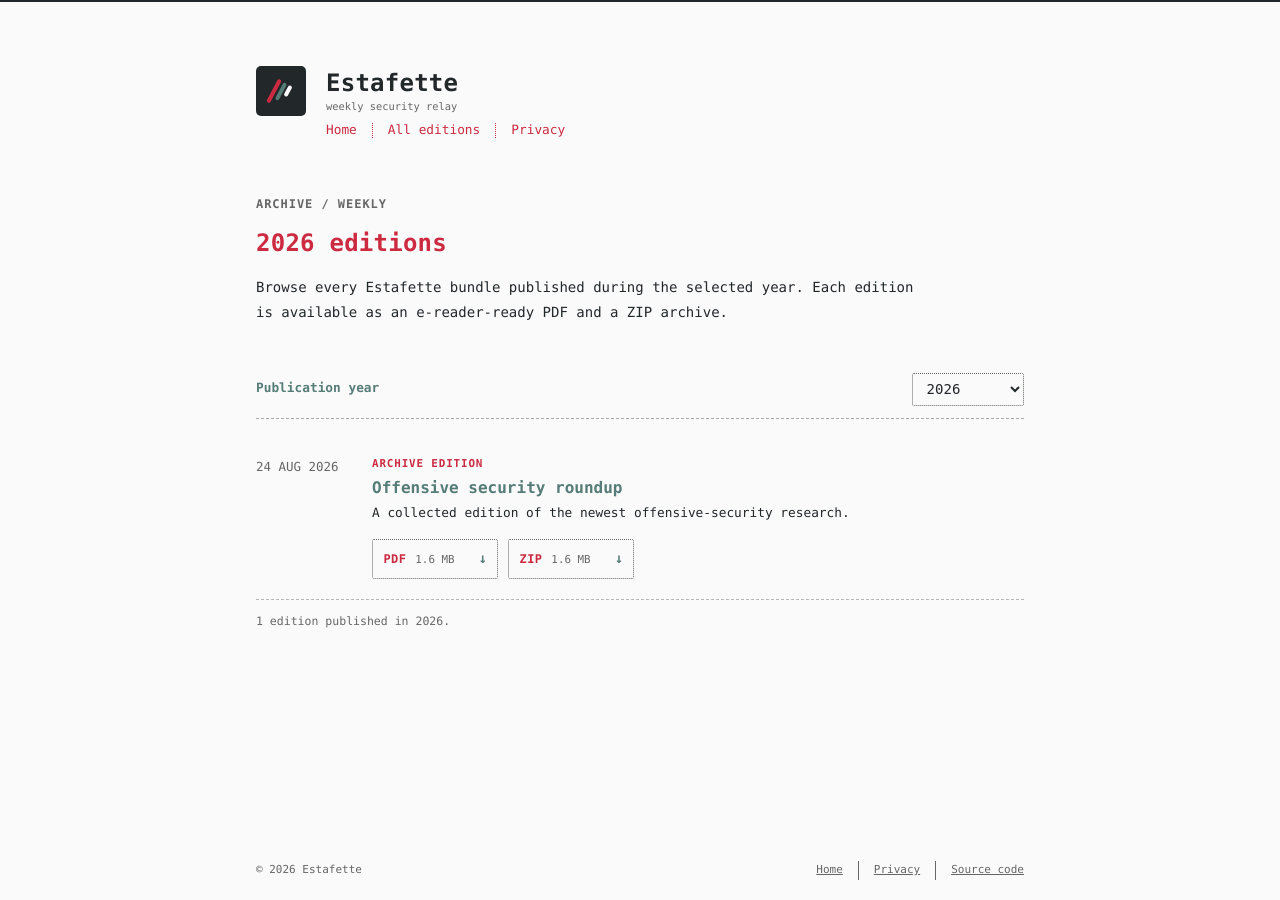
==== site/editions.html @ bb45125d "feat: add yearly editions archive" ====
<!doctype html>
<html lang="en">
  <head>
    <meta charset="utf-8">
    <meta name="viewport" content="width=device-width, initial-scale=1">
    <meta name="description" content="Browse every Estafette security-reading edition published this year.">
    <title>All editions — Estafette</title>
    <link rel="icon" href="favicon.svg" type="image/svg+xml">
    <link rel="stylesheet" href="styles.css">
    <script src="config.js" defer></script>
    <script src="app.js" defer></script>
  </head>
  <body>
    <header class="site-header">
      <div class="frame header-inner">
        <a class="brand" href="./" aria-label="Estafette home">
          <span class="brand-mark" aria-hidden="true"><i></i><i></i><i></i></span>
          <span class="brand-copy">
            <strong>Estafette</strong>
            <small>weekly security relay</small>
          </span>
        </a>
        <nav class="site-nav" aria-label="Main navigation">
          <a href="./">Home</a>
          <a href="editions.html" aria-current="page">All editions</a>
          <a href="privacy.html">Privacy</a>
        </nav>
      </div>
    </header>

    <main class="archive-main frame">
      <header class="archive-intro">
        <p class="section-number">Archive / Weekly</p>
        <h1 id="archive-title">All editions</h1>
        <p>
          Browse every Estafette bundle published during the selected year.
          Each edition is available as an e-reader-ready PDF and a ZIP archive.
        </p>
      </header>

      <div class="archive-toolbar">
        <label for="edition-year">Publication year</label>
        <select id="edition-year" aria-controls="edition-list">
          <option value="2026">2026</option>
        </select>
      </div>

      <div id="edition-list" class="edition-list archive-edition-list">
        <article class="edition-card" data-edition="offensive-2026-08-24" data-year="2026">
          <time class="edition-date" datetime="2026-08-24">
            <strong>24</strong>
            <span>AUG 2026</span>
          </time>
          <div class="edition-copy">
            <p class="edition-label">Archive edition</p>
            <h3>Offensive security roundup</h3>
            <p>A collected edition of the newest offensive-security research.</p>
          </div>
          <div class="download-list" aria-label="Edition downloads">
            <a
              href="downloads/OFFENSIVE_24_08_2026.pdf"
              download
              data-download-name="OFFENSIVE_24_08_2026.pdf"
            >
              <span><strong>PDF</strong><small>1.6 MB</small></span>
              <b aria-hidden="true">↓</b>
            </a>
            <a
              href="downloads/ESTAFETTE_24_08_2026.zip"
              download
              data-download-name="ESTAFETTE_24_08_2026.zip"
            >
              <span><strong>ZIP</strong><small>1.6 MB</small></span>
              <b aria-hidden="true">↓</b>
            </a>
          </div>
        </article>
      </div>
      <p id="edition-status" class="edition-status" aria-live="polite">
        Loading the edition archive&hellip;
      </p>
    </main>

    <footer class="site-footer">
      <div class="frame footer-inner">
        <p>&copy; <span id="year">2026</span> Estafette</p>
        <nav aria-label="Footer navigation">
          <a href="./">Home</a>
          <a href="privacy.html">Privacy</a>
          <a href="https://github.com/SneakyOttersec/Estafette">Source code</a>
        </nav>
      </div>
    </footer>
  </body>
</html>
---- site/styles.css ----
@font-face {
  font-family: "JetBrains Mono";
  font-style: normal;
  font-weight: 400 800;
  font-display: swap;
  src: url("https://sneakyottersec.github.io/lib/JetBrainsMono/web/woff2/JetBrainsMono-Regular.woff2") format("woff2");
}

:root {
  --background: #fafafa;
  --foreground: #22272a;
  --accent: #cc2a41;
  --secondary: #567c77;
  --muted: #666;
  --faint: #e1e1e1;
}

*,
*::before,
*::after {
  box-sizing: border-box;
}

html {
  min-height: 100%;
  border-top: 2px solid var(--foreground);
  background: var(--background);
  scroll-behavior: smooth;
  -webkit-text-size-adjust: 100%;
}

body {
  display: flex;
  min-width: 280px;
  min-height: calc(100vh - 2px);
  margin: 0;
  flex-direction: column;
  overflow-x: hidden;
  background: var(--background);
  color: var(--foreground);
  font: 400 14px/1.725 "JetBrains Mono", monospace;
  text-rendering: geometricPrecision;
  -webkit-font-smoothing: antialiased;
}

main {
  flex: 1;
}

.frame {
  width: min(100% - 4rem, 48rem);
  margin-inline: auto;
}

a {
  color: var(--foreground);
  text-decoration: none;
  background-image: linear-gradient(
    transparent,
    transparent 5px,
    var(--foreground) 5px,
    var(--foreground)
  );
  background-position: bottom;
  background-size: 100% 6px;
  background-repeat: repeat-x;
}

a:hover,
a:focus-visible {
  background-image: linear-gradient(
    transparent,
    transparent 4px,
    rgb(86 124 119 / 40%) 4px,
    rgb(86 124 119 / 40%)
  );
}

a:focus-visible {
  outline: 2px dashed var(--accent);
  outline-offset: 4px;
}

[hidden] {
  display: none !important;
}

code {
  padding: 0 5px;
  border: 1px dotted var(--muted);
  border-radius: 2px;
  background: transparent;
  font: inherit;
  hyphens: manual;
}

.site-header {
  padding-top: 4rem;
}

.header-inner {
  display: block;
}

.brand {
  display: flex;
  min-height: 50px;
  align-items: center;
  background: none;
}

.brand:hover,
.brand:focus-visible {
  background: none;
}

.brand-mark {
  display: flex;
  flex: 0 0 50px;
  width: 50px;
  height: 50px;
  margin-right: 20px;
  align-items: center;
  justify-content: center;
  gap: 3px;
  border-radius: 5px;
  background: var(--foreground);
}

.brand-mark i {
  display: block;
  width: 4px;
  height: 26px;
  border-radius: 999px;
  background: var(--accent);
  transform: rotate(28deg);
}

.brand-mark i:nth-child(2) {
  height: 19px;
  background: var(--secondary);
}

.brand-mark i:nth-child(3) {
  height: 12px;
  background: var(--background);
}

.brand-copy {
  display: grid;
  line-height: 1;
}

.brand-copy strong {
  color: var(--foreground);
  font-size: 1.5rem;
  line-height: 2rem;
  letter-spacing: 0.01em;
}

.brand-copy small {
  color: var(--muted);
  font-size: 0.65rem;
  line-height: 1rem;
}

.site-nav {
  display: flex;
  margin: 0.45rem 0 0 70px;
  align-items: center;
  flex-wrap: wrap;
  color: var(--accent);
  font-size: 0.8rem;
  line-height: 15px;
}

.site-nav a {
  margin-right: 15px;
  padding-right: 15px;
  border-right: 1px dotted var(--accent);
  color: var(--accent);
  background: none;
}

.site-nav a:last-child {
  margin-right: 0;
  padding-right: 0;
  border-right: 0;
}

.site-nav a:hover,
.site-nav a:focus-visible {
  background-image: linear-gradient(
    transparent,
    transparent 5px,
    var(--accent) 5px,
    var(--accent)
  );
}

.hero {
  display: block;
  padding: 3.5rem 0 0;
}

.hero > * {
  min-width: 0;
}

.kicker,
.panel-label,
.section-number,
.edition-label {
  margin: 0 0 0.75rem;
  color: var(--secondary);
  font-size: 0.75rem;
  font-weight: 700;
  letter-spacing: 0.08em;
  text-transform: uppercase;
}

.kicker span {
  margin-right: 0.55rem;
  color: var(--accent);
}

.hero h1 {
  max-width: 40rem;
  margin: 0 0 1rem;
  color: var(--accent);
  font-size: clamp(1.65rem, 5vw, 2.25rem);
  line-height: 1.3;
  letter-spacing: -0.025em;
}

.hero h1 em {
  font-family: inherit;
  font-style: normal;
}

.lede {
  max-width: 45rem;
  margin: 0 0 1.2rem;
  font-size: 1rem;
}

.text-link {
  color: var(--secondary);
  font-weight: 700;
}

.dashboard {
  display: grid;
  grid-template-columns: repeat(2, minmax(0, 1fr));
  gap: 2rem;
  align-items: stretch;
  margin-top: 3rem;
}

.drive-card {
  position: relative;
  display: flex;
  margin: 0;
  padding: 1.5rem;
  flex-direction: column;
  border: 1px dotted var(--muted);
  border-radius: 2px;
  background: transparent;
  box-shadow: none;
  color: var(--foreground);
}

.drive-card::before {
  position: absolute;
  top: -0.72rem;
  right: 1rem;
  padding: 0 0.5rem;
  background: var(--background);
  color: var(--muted);
  content: "GOOGLE DRIVE";
  font-size: 0.68rem;
  letter-spacing: 0.08em;
}

.panel-label {
  color: var(--accent);
}

.drive-card h2 {
  margin: 0 0 0.8rem;
  color: rgb(86 124 119 / 90%);
  font-size: 1.25rem;
  line-height: 1.4;
}

.drive-card > p:not(.panel-label):not(.connection-note) {
  margin-bottom: 1.25rem;
  color: var(--foreground);
}

.drive-action {
  display: flex;
  min-height: 4.75rem;
  margin-top: auto;
  padding: 1rem 1.25rem;
  align-items: center;
  justify-content: space-between;
  gap: 1rem;
  border: 1px solid var(--accent);
  border-radius: 2px;
  background: var(--accent);
  color: var(--background);
  font-size: 1rem;
  font-weight: 700;
  text-decoration: none;
  transition: background 120ms ease, color 120ms ease;
}

.drive-action:hover,
.drive-action:focus-visible {
  background: var(--background);
  color: var(--accent);
  background-image: none;
}

.drive-action strong {
  font-size: 1.55rem;
  line-height: 1;
}

.drive-action[aria-disabled="true"],
a[aria-disabled="true"] {
  cursor: not-allowed;
  opacity: 0.55;
}

.connection-note {
  margin: 0.75rem 0 0;
  color: var(--muted);
  font-size: 0.75rem;
  overflow-wrap: anywhere;
}

.connection-note.status {
  padding-left: 0.8rem;
  border-left: 2px solid var(--secondary);
  color: var(--secondary);
}

.connection-note.status.error {
  border-color: var(--accent);
  color: var(--accent);
}

.editions-section,
.process-section {
  padding: 0;
  background: transparent;
}

.process-section {
  margin-top: 4rem;
}

.latest-panel .section-heading > p {
  font-size: 0.8rem;
}

.latest-panel .edition-card {
  grid-template-columns: 70px minmax(0, 1fr);
}

.latest-panel .download-list {
  grid-column: 1 / -1;
}

.latest-panel .download-list a {
  flex: 1 1 7rem;
}

.section-heading {
  display: block;
  margin-bottom: 1rem;
}

.section-heading h2 {
  margin: 0;
  color: var(--accent);
  font-size: 1.5rem;
  line-height: 1.4;
  letter-spacing: 0.01em;
}

.section-number,
.edition-label {
  color: var(--muted);
}

.section-heading > p {
  max-width: none;
  margin: 0.5rem 0 0;
  color: var(--foreground);
}

.edition-list {
  display: grid;
  gap: 0;
  border-top: 1px dashed rgb(102 102 102 / 55%);
}

.edition-card {
  display: grid;
  grid-template-columns: 100px minmax(0, 1fr);
  gap: 0 1rem;
  align-items: start;
  padding: 1.25rem 0;
  border: 0;
  border-bottom: 1px dashed rgb(102 102 102 / 45%);
  border-radius: 0;
  background: transparent;
}

.edition-date {
  display: block;
  min-height: 0;
  padding: 0;
  border-radius: 0;
  background: none;
  color: var(--muted);
}

.edition-date strong,
.edition-date span {
  display: inline;
  color: var(--muted);
  font-size: 0.78rem;
  font-weight: 400;
  letter-spacing: 0;
  line-height: inherit;
}

.edition-date strong::after {
  display: inline;
  content: " ";
}

.edition-copy h3 {
  margin: 0;
  color: var(--secondary);
  font-size: 1rem;
  line-height: 1.45;
  text-decoration: none;
}

.edition-copy > p:last-child {
  margin: 0.25rem 0 0;
  color: var(--foreground);
  font-size: 0.8rem;
}

.edition-label {
  margin-bottom: 0.15rem;
  color: var(--accent);
  font-size: 0.68rem;
}

.download-list {
  display: flex;
  grid-column: 2;
  flex-wrap: wrap;
  gap: 0.6rem;
  margin-top: 0.9rem;
}

.download-list a {
  display: inline-flex;
  min-height: 2.5rem;
  padding: 0.4rem 0.65rem;
  align-items: center;
  justify-content: space-between;
  gap: 1.5rem;
  border: 1px dotted var(--muted);
  border-radius: 2px;
  background: transparent;
  background-image: none;
}

.download-list a:hover,
.download-list a:focus-visible {
  border-color: var(--secondary);
  background: rgb(86 124 119 / 8%);
}

.download-list a span {
  display: flex;
  align-items: baseline;
  gap: 0.55rem;
}

.download-list strong {
  color: var(--accent);
  font-size: 0.75rem;
  letter-spacing: 0.04em;
}

.download-list small {
  color: var(--muted);
  font-size: 0.68rem;
}

.download-list b {
  color: var(--secondary);
}

.edition-status {
  margin: 0.75rem 0 0;
  color: var(--muted);
  font-size: 0.72rem;
}

.all-editions-link {
  margin: 0.85rem 0 0;
  text-align: right;
  font-size: 0.75rem;
}

.process-grid {
  margin: 0;
  padding: 0;
  border-top: 1px dashed rgb(102 102 102 / 55%);
  list-style: none;
}

.process-grid li {
  display: grid;
  grid-template-columns: 100px 1fr;
  gap: 1rem;
  min-height: 0;
  padding: 0.8rem 0;
  border-right: 0;
  border-bottom: 1px dashed rgb(102 102 102 / 35%);
}

.process-grid li + li {
  padding-left: 0;
}

.process-grid span {
  grid-row: 1 / 3;
  color: var(--muted);
  font-size: 0.8rem;
}

.process-grid h3 {
  margin: 0;
  color: var(--secondary);
  font-size: 0.95rem;
  text-decoration: none;
}

.process-grid p {
  margin: 0;
  color: var(--foreground);
  font-size: 0.82rem;
}

.permission-strip {
  margin-top: 3rem;
  padding: 0;
  background: transparent;
}

.permission-inner {
  display: block;
  padding-left: 1rem;
  border-left: 2px solid var(--secondary);
}

.permission-inner p {
  margin: 0;
}

.permission-inner p:last-child {
  display: flex;
  gap: 1rem;
  margin-top: 0.55rem;
  font-size: 0.75rem;
}

.site-footer {
  margin-top: 6rem;
  padding: 0 0 1.25rem;
  background: transparent;
  color: var(--muted);
  font-size: 11px;
}

.footer-inner {
  display: flex;
  align-items: center;
  justify-content: space-between;
  gap: 1rem;
}

.footer-inner p {
  margin: 0;
  color: var(--muted);
}

.site-footer nav {
  display: flex;
  align-items: center;
}

.site-footer a {
  margin-right: 15px;
  padding-right: 15px;
  border-right: 1px solid var(--muted);
  color: var(--muted);
  text-decoration: underline;
  background: none;
}

.site-footer a:last-child {
  margin-right: 0;
  padding-right: 0;
  border-right: 0;
}

.site-footer a:hover {
  color: #999;
}

.legal-main {
  padding-top: 3.5rem;
}

.archive-main {
  padding-top: 3.5rem;
}

.archive-intro h1 {
  margin: 0 0 1rem;
  color: var(--accent);
  font-size: 1.5rem;
  line-height: 1.4;
  letter-spacing: 0.01em;
}

.archive-intro > p:last-child {
  max-width: 42rem;
  margin: 0;
}

.archive-toolbar {
  display: flex;
  margin: 3rem 0 1rem;
  padding-bottom: 0.75rem;
  align-items: center;
  justify-content: space-between;
  border-bottom: 1px dashed rgb(102 102 102 / 55%);
}

.archive-toolbar label {
  color: var(--secondary);
  font-size: 0.8rem;
  font-weight: 700;
}

.archive-toolbar select {
  min-width: 7rem;
  padding: 0.4rem 2rem 0.4rem 0.6rem;
  border: 1px dotted var(--muted);
  border-radius: 2px;
  background: var(--background);
  color: var(--foreground);
  font: inherit;
}

.archive-toolbar select:focus-visible {
  outline: 2px dashed var(--accent);
  outline-offset: 3px;
}

.archive-edition-list {
  border-top: 0;
}

.legal-intro {
  display: block;
  padding: 0;
  border: 0;
}

.legal-intro h1 {
  margin: 0 0 1rem;
  color: var(--accent);
  font-size: 1.5rem;
  line-height: 1.4;
  letter-spacing: 0.01em;
}

.legal-intro p:last-child {
  max-width: none;
  margin: 0;
  color: var(--foreground);
  font-size: 1rem;
}

.legal-content {
  display: block;
  margin-top: 2.5rem;
  background: transparent;
}

.legal-content section {
  padding: 0;
  background: transparent;
}

.legal-content h2 {
  position: relative;
  margin: 2rem 0 0.5rem;
  color: rgb(86 124 119 / 80%);
  font-size: 1rem;
}

.legal-content h2::before {
  position: absolute;
  top: -4px;
  left: -1rem;
  color: var(--accent);
  content: "#";
  font-size: 1.2rem;
}

.legal-content p {
  margin: 0;
  color: var(--foreground);
  font-size: 0.9rem;
}

@media (min-width: 480px) {
  .hero p,
  .drive-card > p,
  .legal-main p {
    text-align: justify;
  }
}

@media (max-width: 720px) {
  .dashboard {
    grid-template-columns: 1fr;
  }
}

@media (max-width: 520px) {
  .frame {
    width: min(100% - 2rem, 48rem);
  }

  .site-header {
    padding-top: 2rem;
  }

  .brand-copy small {
    display: none;
  }

  .site-nav {
    margin-top: 0.8rem;
    line-height: 2;
  }

  .site-nav a {
    margin-right: 8px;
    padding-right: 8px;
  }

  .hero {
    padding-top: 2.5rem;
  }

  .drive-card {
    padding: 1rem;
  }

  .edition-card,
  .process-grid li {
    grid-template-columns: 76px minmax(0, 1fr);
    gap: 0.75rem;
  }

  .latest-panel .edition-card {
    grid-template-columns: 76px minmax(0, 1fr);
  }

  .download-list {
    grid-column: 1 / -1;
  }

  .permission-inner p:last-child,
  .footer-inner {
    align-items: flex-start;
    flex-direction: column;
  }

  .footer-inner {
    display: flex;
  }
}

@media (prefers-reduced-motion: reduce) {
  html {
    scroll-behavior: auto;
  }

  * {
    transition: none !important;
  }
}
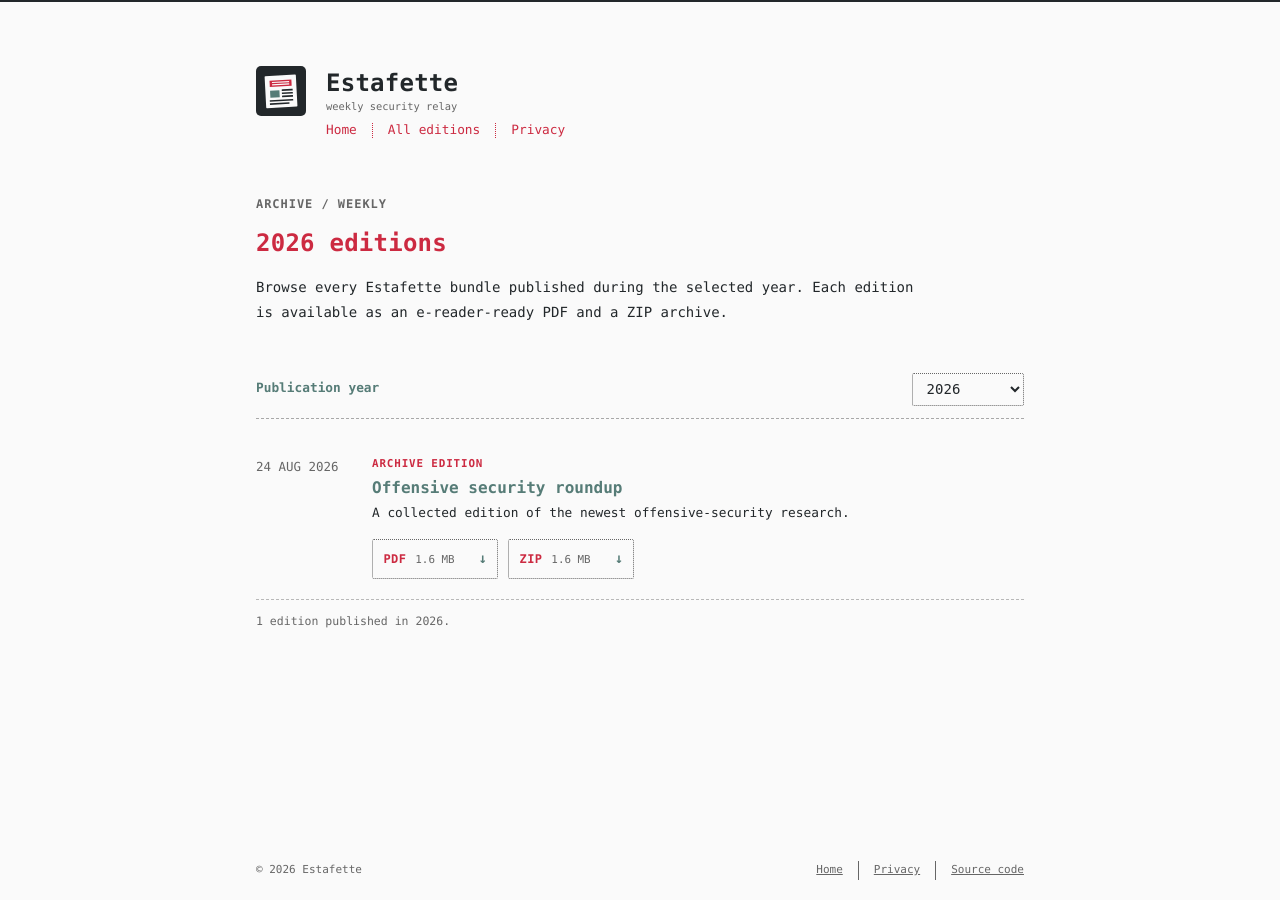
==== commit fd310d29: "feat: add reMarkable delivery option" ====
--- a/site/editions.html
+++ b/site/editions.html
@@ -14,7 +14,7 @@
     <header class="site-header">
       <div class="frame header-inner">
         <a class="brand" href="./" aria-label="Estafette home">
-          <span class="brand-mark" aria-hidden="true"><i></i><i></i><i></i></span>
+          <span class="brand-mark" aria-hidden="true"></span>
           <span class="brand-copy">
             <strong>Estafette</strong>
             <small>weekly security relay</small>
--- a/site/styles.css
+++ b/site/styles.css
@@ -115,35 +115,13 @@
 }
 
 .brand-mark {
-  display: flex;
+  display: block;
   flex: 0 0 50px;
   width: 50px;
   height: 50px;
   margin-right: 20px;
-  align-items: center;
-  justify-content: center;
-  gap: 3px;
   border-radius: 5px;
-  background: var(--foreground);
-}
-
-.brand-mark i {
-  display: block;
-  width: 4px;
-  height: 26px;
-  border-radius: 999px;
-  background: var(--accent);
-  transform: rotate(28deg);
-}
-
-.brand-mark i:nth-child(2) {
-  height: 19px;
-  background: var(--secondary);
-}
-
-.brand-mark i:nth-child(3) {
-  height: 12px;
-  background: var(--background);
+  background: var(--foreground) url("favicon.svg") center / 50px 50px no-repeat;
 }
 
 .brand-copy {
@@ -249,14 +227,6 @@
   font-weight: 700;
 }
 
-.dashboard {
-  display: grid;
-  grid-template-columns: repeat(2, minmax(0, 1fr));
-  gap: 2rem;
-  align-items: stretch;
-  margin-top: 3rem;
-}
-
 .drive-card {
   position: relative;
   display: flex;
@@ -280,6 +250,10 @@
   content: "GOOGLE DRIVE";
   font-size: 0.68rem;
   letter-spacing: 0.08em;
+}
+
+.remarkable-card::before {
+  content: "REMARKABLE";
 }
 
 .panel-label {
@@ -323,6 +297,16 @@
   background-image: none;
 }
 
+.remarkable-action {
+  border-color: var(--secondary);
+  background: var(--secondary);
+}
+
+.remarkable-action:hover,
+.remarkable-action:focus-visible {
+  color: var(--secondary);
+}
+
 .drive-action strong {
   font-size: 1.55rem;
   line-height: 1;
@@ -360,6 +344,21 @@
 
 .process-section {
   margin-top: 4rem;
+}
+
+.latest-panel {
+  margin-top: 3rem;
+}
+
+.delivery-section {
+  margin-top: 4rem;
+}
+
+.delivery-options {
+  display: grid;
+  grid-template-columns: repeat(2, minmax(0, 1fr));
+  gap: 2rem;
+  align-items: stretch;
 }
 
 .latest-panel .section-heading > p {
@@ -749,7 +748,7 @@
 }
 
 @media (max-width: 720px) {
-  .dashboard {
+  .delivery-options {
     grid-template-columns: 1fr;
   }
 }
